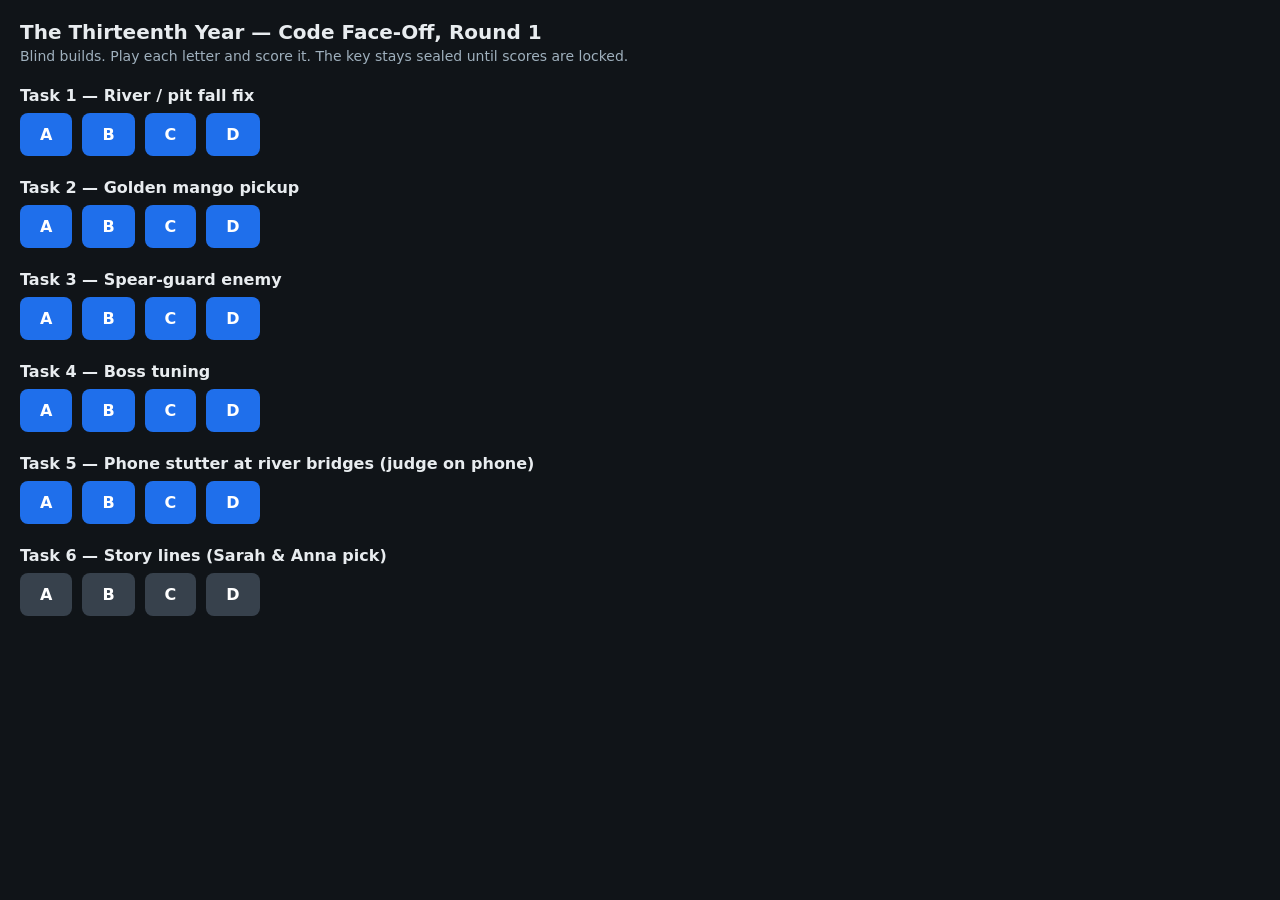
==== index.html @ 31d7c9a3 "Round 1 blind-test builds: all text files for 24 letter builds + link hub" ====
<!DOCTYPE html>
<html lang="en">
<head>
<meta charset="utf-8">
<meta name="viewport" content="width=device-width, initial-scale=1">
<title>The Thirteenth Year — Code Face-Off Round 1</title>
<style>
  body { font-family: system-ui, sans-serif; background: #101418; color: #e8ecef; margin: 0; padding: 20px; }
  h1 { font-size: 20px; margin: 0 0 4px; }
  p.sub { color: #9fb0bd; margin: 0 0 20px; font-size: 14px; }
  h2 { font-size: 16px; margin: 22px 0 8px; }
  .row { display: flex; gap: 10px; flex-wrap: wrap; }
  a.btn { display: inline-block; padding: 12px 20px; background: #1f6feb; color: #fff; text-decoration: none; border-radius: 8px; font-size: 16px; font-weight: 600; }
  a.btn:active { background: #1858c4; }
  a.story { background: #37414c; }
</style>
</head>
<body>
<h1>The Thirteenth Year — Code Face-Off, Round 1</h1>
<p class="sub">Blind builds. Play each letter and score it. The key stays sealed until scores are locked.</p>

<h2>Task 1 — River / pit fall fix</h2>
<div class="row">
  <a class="btn" href="task-1/A/">A</a>
  <a class="btn" href="task-1/B/">B</a>
  <a class="btn" href="task-1/C/">C</a>
  <a class="btn" href="task-1/D/">D</a>
</div>

<h2>Task 2 — Golden mango pickup</h2>
<div class="row">
  <a class="btn" href="task-2/A/">A</a>
  <a class="btn" href="task-2/B/">B</a>
  <a class="btn" href="task-2/C/">C</a>
  <a class="btn" href="task-2/D/">D</a>
</div>

<h2>Task 3 — Spear-guard enemy</h2>
<div class="row">
  <a class="btn" href="task-3/A/">A</a>
  <a class="btn" href="task-3/B/">B</a>
  <a class="btn" href="task-3/C/">C</a>
  <a class="btn" href="task-3/D/">D</a>
</div>

<h2>Task 4 — Boss tuning</h2>
<div class="row">
  <a class="btn" href="task-4/A/">A</a>
  <a class="btn" href="task-4/B/">B</a>
  <a class="btn" href="task-4/C/">C</a>
  <a class="btn" href="task-4/D/">D</a>
</div>

<h2>Task 5 — Phone stutter at river bridges (judge on phone)</h2>
<div class="row">
  <a class="btn" href="task-5/A/">A</a>
  <a class="btn" href="task-5/B/">B</a>
  <a class="btn" href="task-5/C/">C</a>
  <a class="btn" href="task-5/D/">D</a>
</div>

<h2>Task 6 — Story lines (Sarah &amp; Anna pick)</h2>
<div class="row">
  <a class="btn story" href="task-6/A/story.txt">A</a>
  <a class="btn story" href="task-6/B/story.txt">B</a>
  <a class="btn story" href="task-6/C/story.txt">C</a>
  <a class="btn story" href="task-6/D/story.txt">D</a>
</div>

</body>
</html>
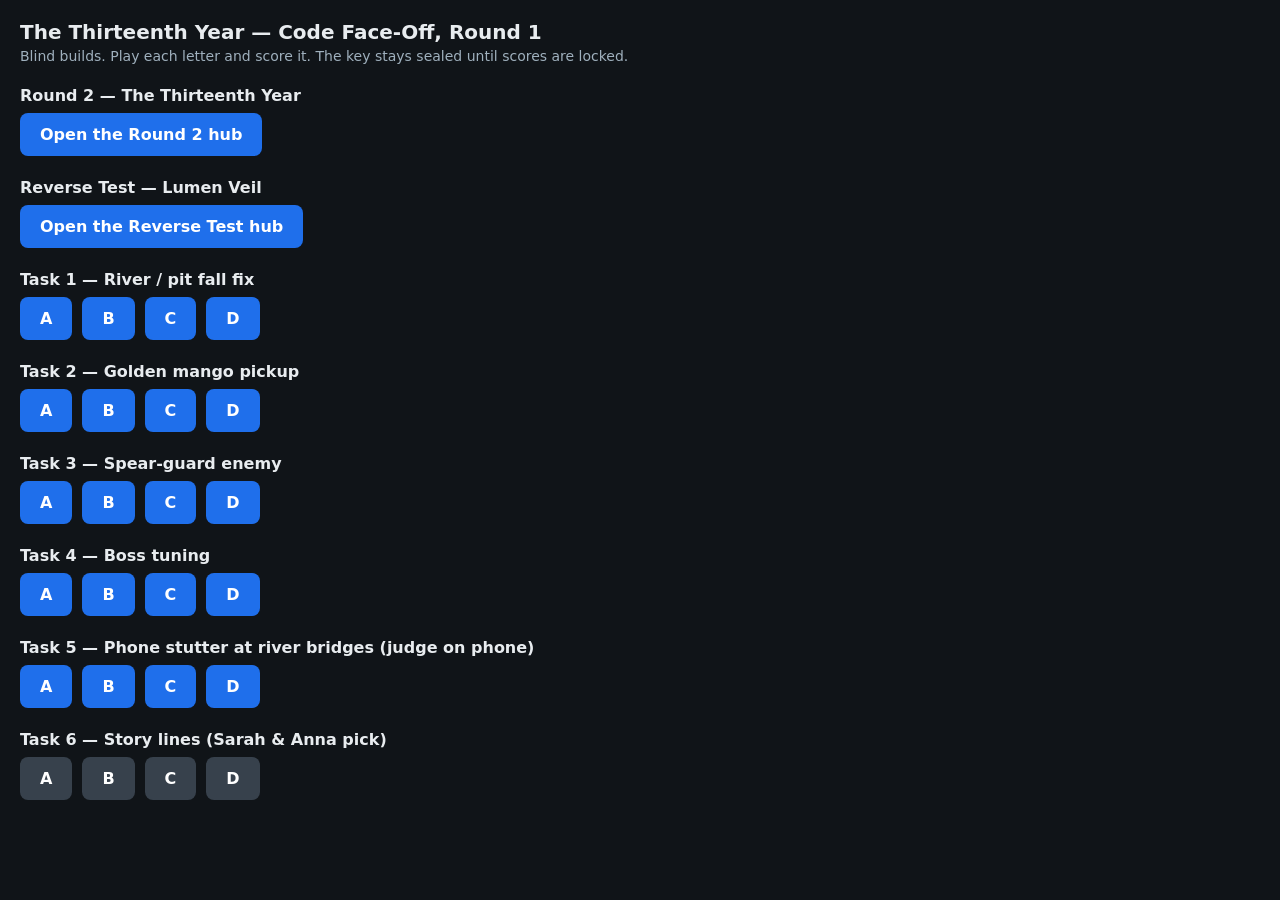
==== commit e3d3201c: "Hub: add Round 2 and Reverse Test hub links" ====
--- a/index.html
+++ b/index.html
@@ -18,6 +18,16 @@
 <body>
 <h1>The Thirteenth Year — Code Face-Off, Round 1</h1>
 <p class="sub">Blind builds. Play each letter and score it. The key stays sealed until scores are locked.</p>
+
+<h2>Round 2 — The Thirteenth Year</h2>
+<div class="row">
+  <a class="btn" href="round2/">Open the Round 2 hub</a>
+</div>
+
+<h2>Reverse Test — Lumen Veil</h2>
+<div class="row">
+  <a class="btn" href="reverse/">Open the Reverse Test hub</a>
+</div>
 
 <h2>Task 1 — River / pit fall fix</h2>
 <div class="row">
